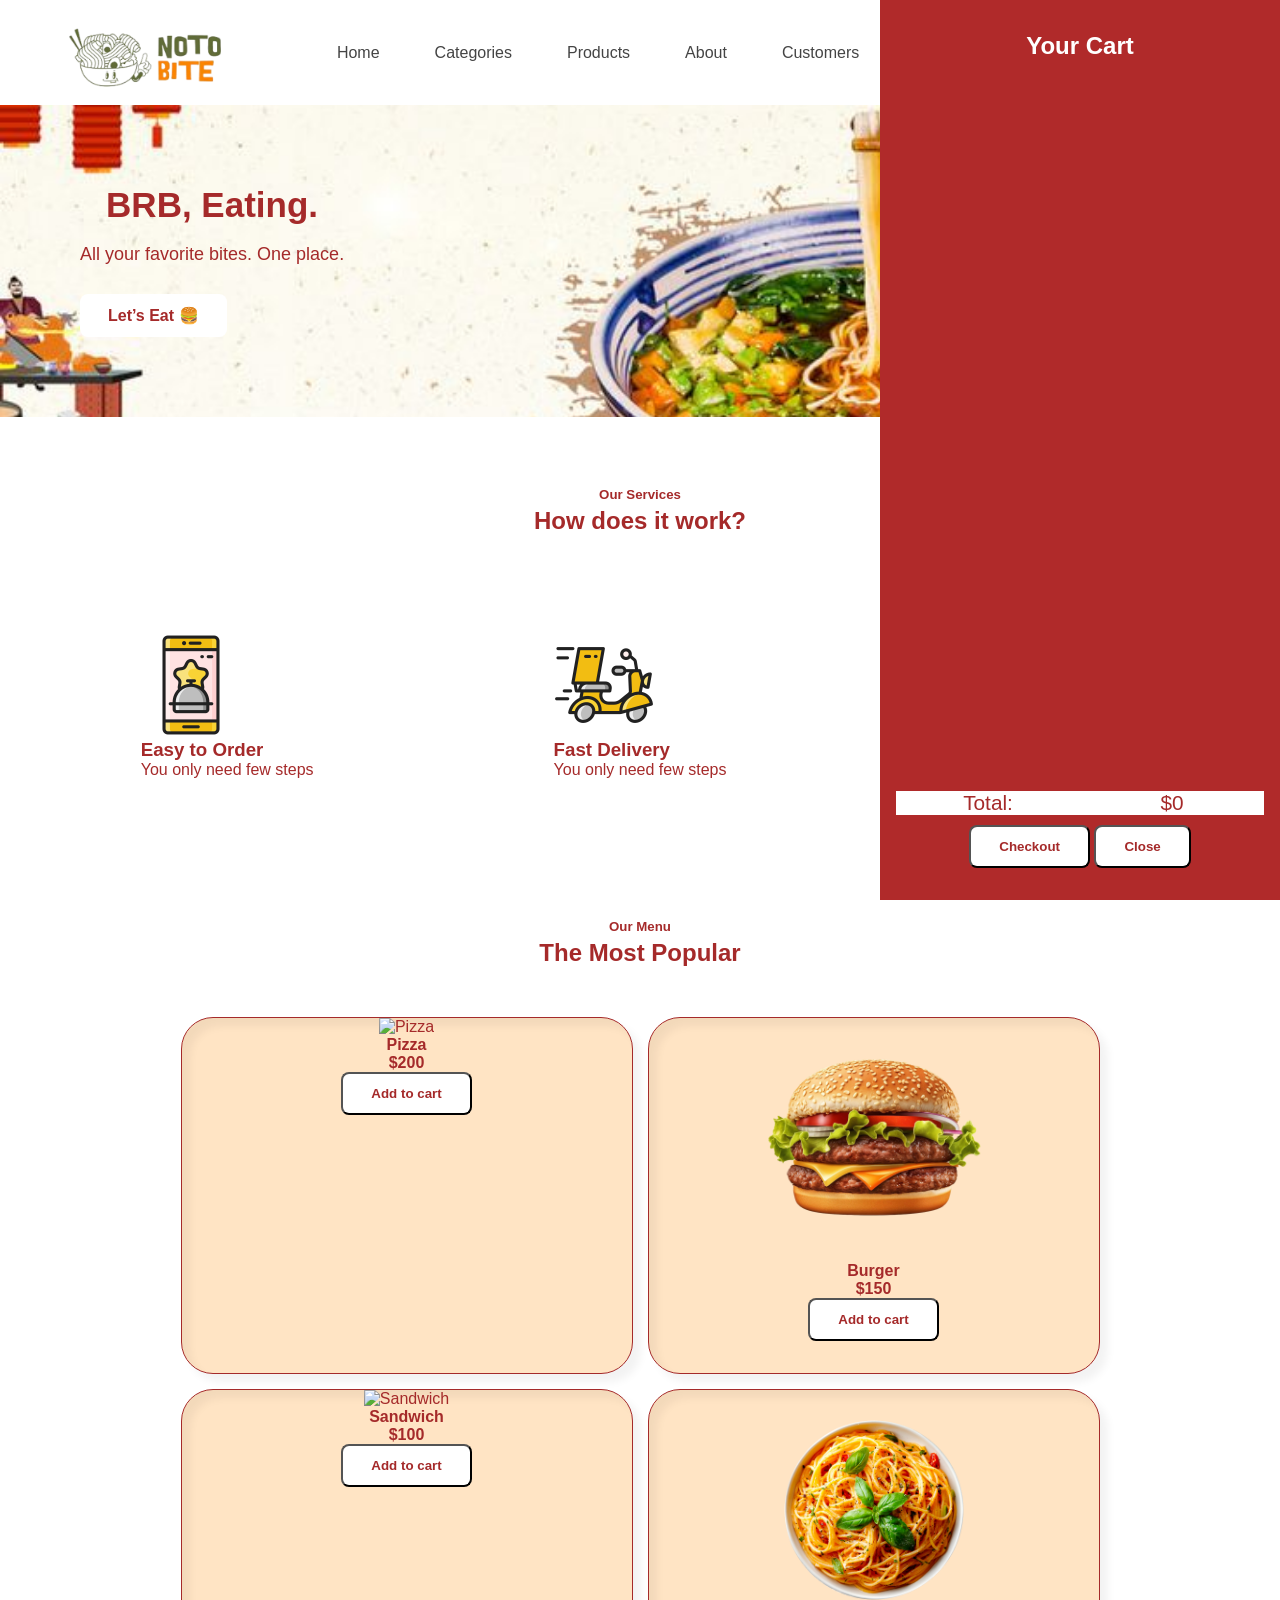
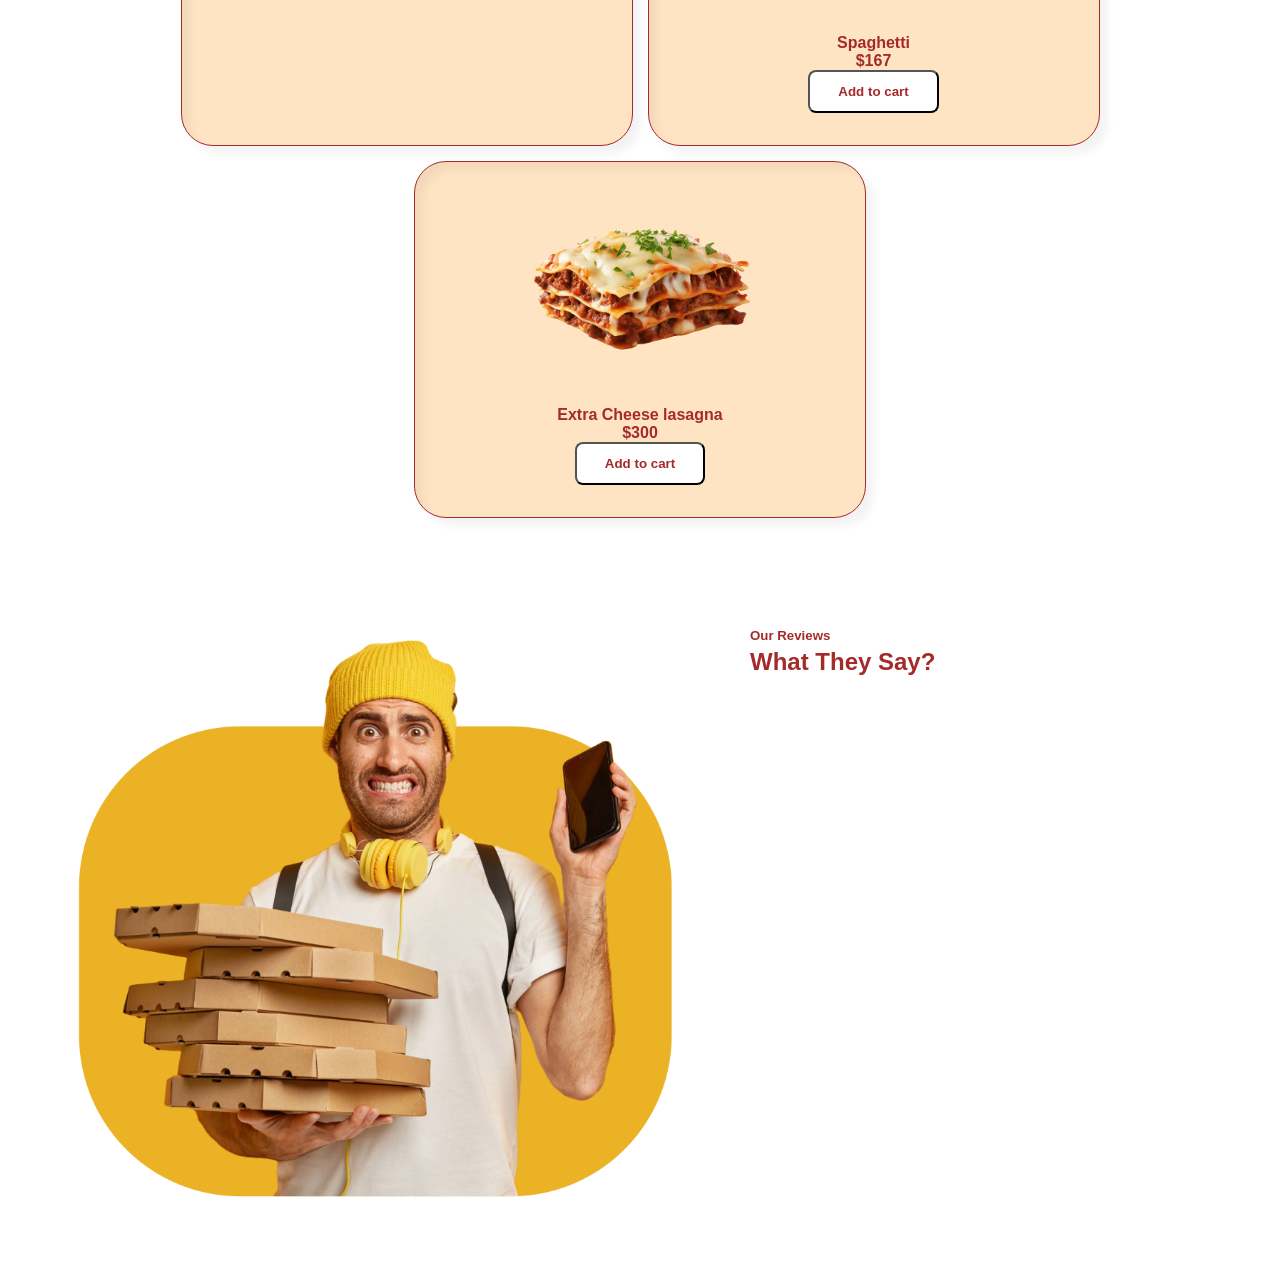
==== index.html @ f88fdd24 "2nd done" ====
<!DOCTYPE html>
<html lang="en">

<head>
  <meta charset="UTF-8">
  <title>Delicacy</title>
  <link rel="stylesheet" href="https://cdn.jsdelivr.net/npm/swiper@11/swiper-bundle.min.css" />
  <link rel="stylesheet" href="/styles/style.css">
  <script defer src="js/main.js"></script>
</head>

<body>
  <header class="nav">
    <div class="nav__container">
      <div class="nav__logo"> <img src="image/noto.png" alt="BlinkIt" class="nav__logo-img"> </div>
      <nav class="nav__menu"> <a class="nav__link nav__link--active" href="#">Home</a> <a class="nav__link"
          href="#">Categories</a> <a class="nav__link" href="#">Products</a> <a class="nav__link" href="#">About</a> <a
          class="nav__link" href="#">Customers</a> </nav>
      <div class="nav__profile"> <img src="image/images.png" class="nav__avatar"> <span
          class="nav__username">Sudikshya</span>
        <div class="nav__cart"> <svg xmlns="http://www.w3.org/2000/svg" width="24" height="24" viewBox="0 0 24 24">
            <path fill="currentColor"
              d="M17 18c-1.11 0-2 .89-2 2a2 2 0 0 0 2 2a2 2 0 0 0 2-2a2 2 0 0 0-2-2M1 2v2h2l3.6 7.59l-1.36 2.45c-.15.28-.24.61-.24.96a2 2 0 0 0 2 2h12v-2H7.42a.25.25 0 0 1-.25-.25q0-.075.03-.12L8.1 13h7.45c.75 0 1.41-.42 1.75-1.03l3.58-6.47c.07-.16.12-.33.12-.5a1 1 0 0 0-1-1H5.21l-.94-2M7 18c-1.11 0-2 .89-2 2a2 2 0 0 0 2 2a2 2 0 0 0 2-2a2 2 0 0 0-2-2" />
          </svg> </div>
      </div>
    </div>
  </header>
  <section class="food">
    <div class="food__container">
      <div class="food__content">
        <h1 class="food__title">BRB, Eating.</h1>
        <p class="food__text"> All your favorite bites. One place. </p>
        <a href="shop.html" class="food__btn">Let’s Eat 🍔</a>
      </div>
    </div>
  </section>
  <section>
    <div class="p-top">
      <div class="text-center">
        <h5>Our Services</h5>
        <h2>How does it work? </h2>
      </div>
      <div class="cards">
        <div class="service-card">
          <div class="images-container">
            <img src="image/easy-to-order (1).png">
            <h3>Easy to Order</h3>
            <p>You only need few steps</p>
          </div>
        </div>
        <div class="service-card">
          <div class="images-container">
            <img src="image/fast-delivery.png">
            <h3>Fast Delivery</h3>
            <p>You only need few steps</p>
          </div>
        </div>
        <div class="service-card">
          <div class="images-container">
            <img src="image/best-quality.png">
            <h3>Best Quality</h3>
            <p>You only need few steps</p>
          </div>
        </div>
      </div>
  </section>
  <section>
    <div class="wrapper p-top">
      <div class="text-center">
        <h5>Our Menu</h5>
        <h2>The Most Popular</h2>
      </div>
      <div class="card-list text-center">
        <!-- <div class="order-card">
          <div class="card-image">
            <img src="image/burger.png">
          </div>
          <h4>Double Chicken Burger</h4>
          <h4 class="price">$200</h4>
          <button class="btn add-to-cart" 
            data-image="image/burger.png"> Add to cart </button>
        </div>
        <div class="order-card">
          <div class="card-image"> <img src="image/pizza.png">
          </div>
          <h4>Pizza</h4>
          <h4 class="price">$150</h4>
          <button class="btn add-to-cart"  data-image="image/pizza.png"> Add to cart</button>
        </div> -->
      </div>
      <!-- <div class="card-list text-center ">
         <div class="order-card"> 
          <div class="card-image"> 
            <img src="image/burger.png">
           </div> 
           <h4>Double Chicken Burger</h4>
            <h4 class="price">$200</h4> 
            <a href="#" class="btn">Add to cart</a> 
          </div>
           <div class="order-card"> 
            <div class="card-image"> 
              <img src="image/Chicken-Roll.png">
             </div> <h4>Double Chicken Roll</h4>
              <h4 class="price">$200</h4> 
              <a href="#" class="btn">Add to cart</a> 
            </div> 
            <div class="order-card"> 
              <div class="card-image"> 
                <img src="image/lasagna.png"> 
              </div> 
              <h4>Extra Cheese lasagna</h4> 
              <h4 class="price">$200</h4>
               <a href="#" class="btn">Add to cart</a> 
              </div>
               <div class="order-card"> 
                <div class="card-image"> 
                  <img src="image/pizza.png">
                 </div> 
                 <h4>Pizza</h4>
                  <h4 class="price">$200</h4> 
                  <a href="#" class="btn">Add to cart</a>
                 </div> 
                 <div class="order-card">
                   <div class="card-image">
                     <img src="image/sandwich.png">
                     </div> <h4>Sandwich</h4>
                      <h4 class="price">$200</h4> 
                      <a href="#" class="btn">Add to cart</a>
                     </div> 
                     <div class="order-card"> 
                      <div class="card-image"> 
                        <img src="image/spaghetti.png"> 
                      </div> <h4>Spaghetti</h4> 
                      <h4 class="price">$200</h4> 
                      <a href="#" class="btn">Add to cart</a> 
                    </div> -->
    </div>
    <div class="cart-tab">
  <h2>Your Cart</h2>

  <div class="cart-list"></div>

  <div class="total-container">
    <h4>Total:</h4>
    <h4 class="cart-total">$0.00</h4>
  </div>

  <div class="btn-container">
  <button  type="button" class= "btn"> Checkout</button>
    <button  type="button" class= "btn close-btn">Close </button>
  </div>
</div>


    <!-- </div>
    <div class="total">
      <div class="total-container">
        <h4>Total:</h4>
        <h4 class="cart-total">$0.00</h4>
      </div>
      <div class="btn-container">
        <a href="#" class="btn close-btn">Close</a>
        <a href="#" class="btn">Checkout</a>
      </div> -->
    </div>
    </div>
    </div>
  </section>
  <section>
    <div class="review">
      <div class="images-container">
        <img src="image/delivery-boy-with-phone.png" class="img-meme">
      </div>
      <div class="content">
        <h5> Our Reviews </h5>
        <h2> What They Say? </h2>
      </div>
    </div>
  </section>
  <script src="https://cdn.jsdelivr.net/npm/swiper@11/swiper-bundle.min.js"></script>
</body>

</html>
---- styles/style.css ----
@import url('https://fonts.googleapis.com/css2?family=Poppins:ital,wght@0,100;0,200;0,300;0,400;0,500;0,600;0,700;0,800;0,900;1,100;1,200;1,300;1,400;1,500;1,600;1,700;1,800;1,900&display=swap');

* {
  margin: 0;
  padding: 0;
  box-sizing: border-box;
  font-family: Arial, sans-serif;
}

.nav {
  box-shadow: 0 3px 10px rgba(0, 0, 0, .08);
}

.nav__container {
  max-width: 1200px;
  margin: auto;
  padding: 15px 25px;
  display: flex;
  align-items: center;
  justify-content: space-between;
}

.nav__logo {
  display: flex;
  align-items: center;
  gap: 8px;
  margin-top: 5px;
  width: 70px;
}

.nav__logo-img {
  margin-top: 5px;
  width: 160px;
}

.nav__logo-text {
  font-size: 20px;
  font-weight: 600;
  display: flex;
}

.nav__menu {
  display: flex;
  gap: 25px;
}

.nav__link {
  text-decoration: none;
  color: #444;
  padding: 6px 15px;
  border-radius: 20px;
  transition: .3s;
}

.nav__link:hover {
  color: brown;
}

.nav__link--active {
  /* background: #2fb62f; */
  color: #444;
}

.nav__profile {
  display: flex;
  align-items: center;
  gap: 10px;
}

.nav__avatar {
  width: 36px;
  height: 36px;
  border-radius: 50%;
  object-fit: cover;
}

.nav__username {
  font-weight: 500;
}

.food {
  background-image: url("./../image/food1.png");
  padding: 40px 0;
  background-size: cover;
  background-position: center;
  border-radius: 0pxxs;
}

.food__container {
  max-width: 1200px;
  margin: auto;
  padding: 40px;
  border-radius: 20px;
  /* background: linear-gradient(to right, #2f7d32, #9ccc65); */
  display: flex;
  align-items: center;
  justify-content: space-between;
}

.food__content {
  color: white;
  max-width: 50%;
}

.food__title {
  display: flex;
  justify-content: center;
  font-size: 35px;
  margin-bottom: 15px;
  color: brown;
}

.food__text {
  font-size: 18px;
  line-height: 1.6;
  margin-bottom: 25px;
  color: brown;
}

.food__btn {
  display: inline-block;
  background: white;
  color: brown;
  padding: 12px 28px;
  border-radius: 8px;
  text-decoration: none;
  font-weight: 600;
  transition: .3s;
}

.food__btn:hover {
  transform: translateY(-2px);
}

.food__image img {
  width: 450px;
}

.p-top {
  padding-top: 70px;
}

.text-center {
  text-align: center;
  color: brown;
}

.text-center h5 {
  padding-bottom: 5px;
  color: brown;
}

.text-center h2 {
  padding-bottom: 50px;
}

.cards {
  display: flex;
  justify-content: center;
  align-items: center;
  flex-direction: row;
  gap: 240px;
  padding-top: 50px;
  padding-bottom: 70px;
}

.service-card {
  color: brown;
}

.order-card {
  /* flex:1; flex-basis:300px; */
  background: bisque;
  padding: 0 1rem 2rem 1rem;
  border: .1rem solid brown;
  border-radius: 2rem;
  box-shadow: rgba(0, 0, 0, .05) 8px 8px 8px, rgba(0, 0, 0, .05) 8px 8px 8px inset;
  transition: all .5s ease-in-out;
  width: 452px;
}

.order-card img {
  width: 240px;
}

.cart-tab {
  background: brown;
  color: white;
  position: fixed;
  inset: 0 0 0 auto;
  width: 25rem;
  padding-block: 2rem;
  display: flex;
  flex-direction: column;
  justify-content: space-between;
  align-items: center;
}

.cart-list {}

.total-container {
  background: white;
  color: brown;
  width: 100%;
  text-align: center;
  display: flex;
  margin-bottom: 10px;
}

.total-container h4 {
  width: 100%;
  display: inline-block;
  font-size: 1.3rem;
  font-weight: 400;
}

.card-list {
  display: flex;
  gap: 15px;
  flex-wrap: wrap;
  justify-content: center;
}

.btn {
  display: inline-block;
  background: white;
  color: brown;
  padding: 12px 28px;
  border-radius: 8px;
  text-decoration: none;
  font-weight: 600;
  transition: .3s;
}

.review {
  display: flex;
  padding-top: 40px;
}

.images-container {
  width: fit-content
}

.img-meme {
  width: 750px;
  display: flex;
  justify-content: center;
  padding: 70px;
}

.content h5 {
  padding-bottom: 5px;
  color: brown;
  display: flex;
  padding-top: 70px;
}

.content h2 {
  padding-bottom: 5px;
  color: brown;
  display: flex;
}

.mySwiper {
  width: 100%;
  overflow: hidden;
}

.swiper-slide {
  background: #ddd;
  height: 200px;
  display: flex;
  align-items: center;
  justify-content: center;
  font-size: 30px;
}

.cart-tab {
  background: brown;
  color: white;
  position: fixed;
  top: 0;
  right: -400px;
  width: 25rem;
  height: 100vh;
  padding: 2rem 1rem;
  display: flex;
  flex-direction: column;
  justify-content: space-between;
  transition: .3s ease;
  z-index: 1000;
}

.cart-tab.active {
  right: 0;
  display:none;
}

.cart-list {
  flex: 1;
  overflow-y: auto;
  margin-top: 20px;
}

.cart-item {
  background: white;
  color: brown;
  display: flex;
  align-items: center;
  justify-content: space-between;
  padding: 10px;
  margin-bottom: 10px;
  border-radius: 8px;
}

.cart-item img {
  width: 50px;
}

.cart-info {
  flex: 1;
  margin-left: 10px;
}

.cart-tab {
  position: fixed;     
  top: 0;
  right: 0;
  width: 400px;       
  height: 100vh;       
  background: #b02a2a; 
  display: flex;
  flex-direction: column;
  overflow: scroll;
}

.cart-list {
  flex: 1;             
  overflow-y: auto;  
  padding: 20px;
}

.quantity {
  display: flex;
  align-items: center;
  gap: 8px;
}

.quantity button {
  width: 25px;
  height: 25px;
  border: none;
  border-radius: 50%;
  background: brown;
  color: white;
  cursor: pointer;
}
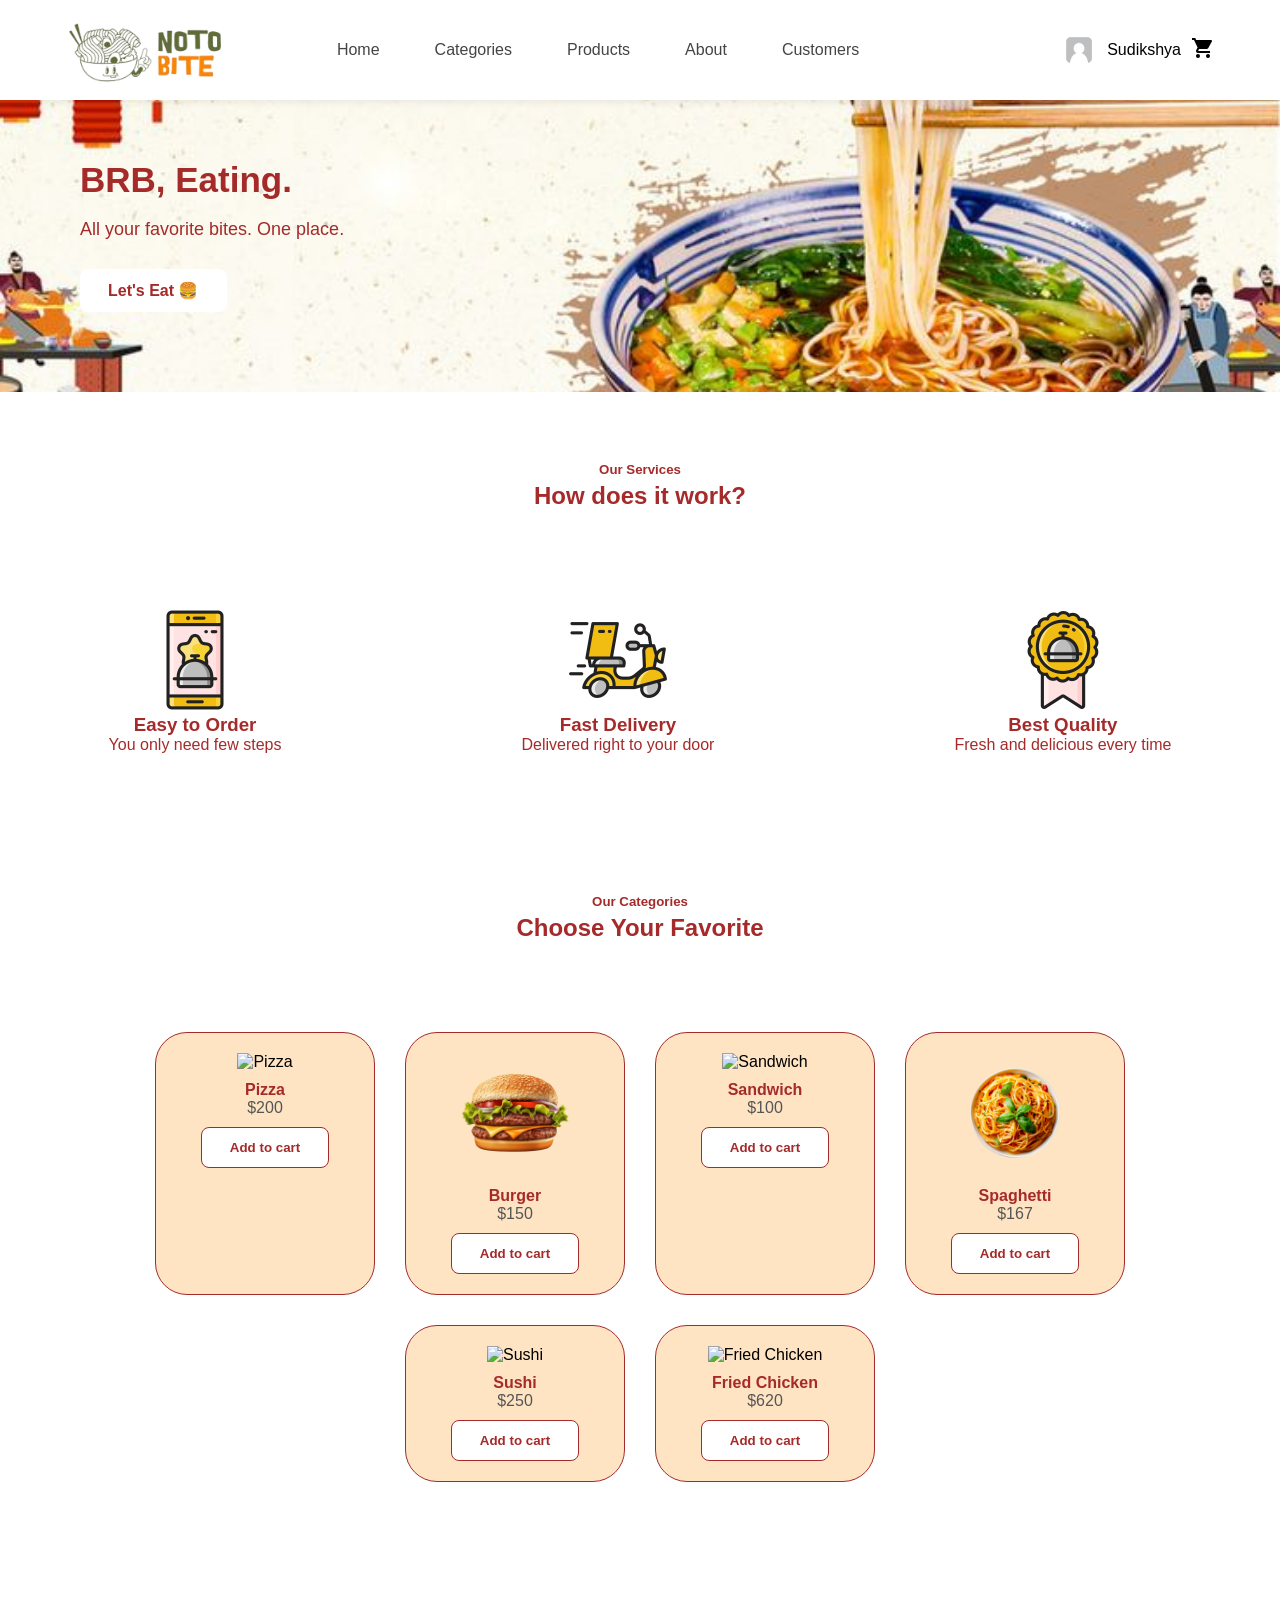
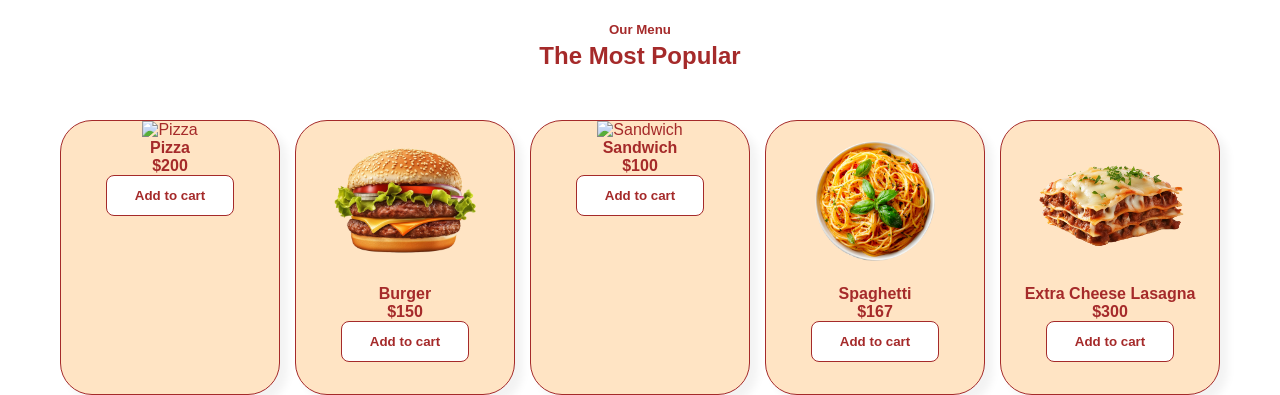
==== commit 04571776: "4th done" ====
--- a/index.html
+++ b/index.html
@@ -5,7 +5,7 @@
   <meta charset="UTF-8">
   <title>Delicacy</title>
   <link rel="stylesheet" href="https://cdn.jsdelivr.net/npm/swiper@11/swiper-bundle.min.css" />
-  <link rel="stylesheet" href="/styles/style.css">
+  <link rel="stylesheet" href="styles/style.css">
   <script defer src="js/main.js"></script>
 </head>
 
@@ -13,32 +13,41 @@
   <header class="nav">
     <div class="nav__container">
       <div class="nav__logo"> <img src="image/noto.png" alt="BlinkIt" class="nav__logo-img"> </div>
-      <nav class="nav__menu"> <a class="nav__link nav__link--active" href="#">Home</a> <a class="nav__link"
-          href="#">Categories</a> <a class="nav__link" href="#">Products</a> <a class="nav__link" href="#">About</a> <a
-          class="nav__link" href="#">Customers</a> </nav>
-      <div class="nav__profile"> <img src="image/images.png" class="nav__avatar"> <span
-          class="nav__username">Sudikshya</span>
-        <div class="nav__cart"> <svg xmlns="http://www.w3.org/2000/svg" width="24" height="24" viewBox="0 0 24 24">
+      <nav class="nav__menu">
+        <a class="nav__link nav__link--active" href="#">Home</a>
+        <a class="nav__link" href="#">Categories</a>
+        <a class="nav__link" href="#">Products</a>
+        <a class="nav__link" href="#">About</a>
+        <a class="nav__link" href="#">Customers</a>
+      </nav>
+      <div class="nav__profile">
+        <img src="image/images.png" class="nav__avatar">
+        <span class="nav__username">Sudikshya</span>
+        <div class="nav__cart">
+          <svg xmlns="http://www.w3.org/2000/svg" width="24" height="24" viewBox="0 0 24 24">
             <path fill="currentColor"
               d="M17 18c-1.11 0-2 .89-2 2a2 2 0 0 0 2 2a2 2 0 0 0 2-2a2 2 0 0 0-2-2M1 2v2h2l3.6 7.59l-1.36 2.45c-.15.28-.24.61-.24.96a2 2 0 0 0 2 2h12v-2H7.42a.25.25 0 0 1-.25-.25q0-.075.03-.12L8.1 13h7.45c.75 0 1.41-.42 1.75-1.03l3.58-6.47c.07-.16.12-.33.12-.5a1 1 0 0 0-1-1H5.21l-.94-2M7 18c-1.11 0-2 .89-2 2a2 2 0 0 0 2 2a2 2 0 0 0 2-2a2 2 0 0 0-2-2" />
-          </svg> </div>
+          </svg>
+        </div>
       </div>
     </div>
   </header>
+
   <section class="food">
     <div class="food__container">
       <div class="food__content">
         <h1 class="food__title">BRB, Eating.</h1>
-        <p class="food__text"> All your favorite bites. One place. </p>
-        <a href="shop.html" class="food__btn">Let’s Eat 🍔</a>
+        <p class="food__text">All your favorite bites. One place.</p>
+        <a href="shop.html" class="food__btn">Let's Eat 🍔</a>
       </div>
     </div>
   </section>
+
   <section>
     <div class="p-top">
       <div class="text-center">
         <h5>Our Services</h5>
-        <h2>How does it work? </h2>
+        <h2>How does it work?</h2>
       </div>
       <div class="cards">
         <div class="service-card">
@@ -52,131 +61,108 @@
           <div class="images-container">
             <img src="image/fast-delivery.png">
             <h3>Fast Delivery</h3>
-            <p>You only need few steps</p>
+            <p>Delivered right to your door</p>
           </div>
         </div>
         <div class="service-card">
           <div class="images-container">
             <img src="image/best-quality.png">
             <h3>Best Quality</h3>
-            <p>You only need few steps</p>
+            <p>Fresh and delicious every time</p>
           </div>
         </div>
       </div>
+    </div>
   </section>
+
+  <section class="categories" id="categories">
+    <div class="categories__container">
+      <div class="text-center">
+        <h5>Our Categories</h5>
+        <h2>Choose Your Favorite</h2>
+      </div>
+
+      <div class="categories__list">
+
+        <div class="categories__card">
+          <div class="categories__image"><img src="image/pizza.png" alt="Pizza"></div>
+          <h4 class="categories__title">Pizza</h4>
+          <p class="categories__price">$200</p>
+          <button class="btn add-to-cart" data-name="Pizza" data-price="200" data-image="image/pizza.png">Add to
+            cart</button>
+        </div>
+
+        <div class="categories__card">
+          <div class="categories__image"><img src="image/burger.png" alt="Burger"></div>
+          <h4 class="categories__title">Burger</h4>
+          <p class="categories__price">$150</p>
+          <button class="btn add-to-cart" data-name="Burger" data-price="150" data-image="image/burger.png">Add to
+            cart</button>
+        </div>
+
+        <div class="categories__card">
+          <div class="categories__image"><img src="image/sandwich.png" alt="Sandwich"></div>
+          <h4 class="categories__title">Sandwich</h4>
+          <p class="categories__price">$100</p>
+          <button class="btn add-to-cart" data-name="Sandwich" data-price="100" data-image="image/sandwich.png">Add to
+            cart</button>
+        </div>
+
+        <div class="categories__card">
+          <div class="categories__image"><img src="image/spaghetti.png" alt="Spaghetti"></div>
+          <h4 class="categories__title">Spaghetti</h4>
+          <p class="categories__price">$167</p>
+          <button class="btn add-to-cart" data-name="Spaghetti" data-price="167" data-image="image/spaghetti.png">Add to
+            cart</button>
+        </div>
+
+        <div class="categories__card">
+          <div class="categories__image"><img src="image/sushi.png" alt="Sushi"></div>
+          <h4 class="categories__title">Sushi</h4>
+          <p class="categories__price">$250</p>
+          <button class="btn add-to-cart" data-name="Sushi" data-price="250" data-image="image/sushi.png">Add to
+            cart</button>
+        </div>
+
+       
+         <div class="categories__card">
+          <div class="categories__image"><img src="image/chicken.png" alt="Fried Chicken"></div>
+          <h4 class="categories__title">Fried Chicken</h4>
+          <p class="categories__price">$620</p>
+          <button class="btn add-to-cart" data-name="Fried Chicken" data-price="620" data-image="image/chicken.png">Add to
+            cart</button>
+        </div>
+
+
+
+      </div>
+    </div>
+  </section>
+
   <section>
     <div class="wrapper p-top">
       <div class="text-center">
         <h5>Our Menu</h5>
         <h2>The Most Popular</h2>
       </div>
-      <div class="card-list text-center">
-        <!-- <div class="order-card">
-          <div class="card-image">
-            <img src="image/burger.png">
-          </div>
-          <h4>Double Chicken Burger</h4>
-          <h4 class="price">$200</h4>
-          <button class="btn add-to-cart" 
-            data-image="image/burger.png"> Add to cart </button>
+      <div class="card-list text-center"></div>
+
+      <div class="cart-tab">
+        <h2>Your Cart</h2>
+        <div class="cart-list"></div>
+        <div class="total-container">
+          <h4>Total:</h4>
+          <h4 class="cart-total">$0.00</h4>
         </div>
-        <div class="order-card">
-          <div class="card-image"> <img src="image/pizza.png">
-          </div>
-          <h4>Pizza</h4>
-          <h4 class="price">$150</h4>
-          <button class="btn add-to-cart"  data-image="image/pizza.png"> Add to cart</button>
-        </div> -->
+        <div class="btn-container">
+          <button type="button" class="btn">Checkout</button>
+          <button type="button" class="btn close-btn">Close</button>
+        </div>
       </div>
-      <!-- <div class="card-list text-center ">
-         <div class="order-card"> 
-          <div class="card-image"> 
-            <img src="image/burger.png">
-           </div> 
-           <h4>Double Chicken Burger</h4>
-            <h4 class="price">$200</h4> 
-            <a href="#" class="btn">Add to cart</a> 
-          </div>
-           <div class="order-card"> 
-            <div class="card-image"> 
-              <img src="image/Chicken-Roll.png">
-             </div> <h4>Double Chicken Roll</h4>
-              <h4 class="price">$200</h4> 
-              <a href="#" class="btn">Add to cart</a> 
-            </div> 
-            <div class="order-card"> 
-              <div class="card-image"> 
-                <img src="image/lasagna.png"> 
-              </div> 
-              <h4>Extra Cheese lasagna</h4> 
-              <h4 class="price">$200</h4>
-               <a href="#" class="btn">Add to cart</a> 
-              </div>
-               <div class="order-card"> 
-                <div class="card-image"> 
-                  <img src="image/pizza.png">
-                 </div> 
-                 <h4>Pizza</h4>
-                  <h4 class="price">$200</h4> 
-                  <a href="#" class="btn">Add to cart</a>
-                 </div> 
-                 <div class="order-card">
-                   <div class="card-image">
-                     <img src="image/sandwich.png">
-                     </div> <h4>Sandwich</h4>
-                      <h4 class="price">$200</h4> 
-                      <a href="#" class="btn">Add to cart</a>
-                     </div> 
-                     <div class="order-card"> 
-                      <div class="card-image"> 
-                        <img src="image/spaghetti.png"> 
-                      </div> <h4>Spaghetti</h4> 
-                      <h4 class="price">$200</h4> 
-                      <a href="#" class="btn">Add to cart</a> 
-                    </div> -->
-    </div>
-    <div class="cart-tab">
-  <h2>Your Cart</h2>
 
-  <div class="cart-list"></div>
-
-  <div class="total-container">
-    <h4>Total:</h4>
-    <h4 class="cart-total">$0.00</h4>
-  </div>
-
-  <div class="btn-container">
-  <button  type="button" class= "btn"> Checkout</button>
-    <button  type="button" class= "btn close-btn">Close </button>
-  </div>
-</div>
-
-
-    <!-- </div>
-    <div class="total">
-      <div class="total-container">
-        <h4>Total:</h4>
-        <h4 class="cart-total">$0.00</h4>
-      </div>
-      <div class="btn-container">
-        <a href="#" class="btn close-btn">Close</a>
-        <a href="#" class="btn">Checkout</a>
-      </div> -->
-    </div>
-    </div>
     </div>
   </section>
-  <section>
-    <div class="review">
-      <div class="images-container">
-        <img src="image/delivery-boy-with-phone.png" class="img-meme">
-      </div>
-      <div class="content">
-        <h5> Our Reviews </h5>
-        <h2> What They Say? </h2>
-      </div>
-    </div>
-  </section>
+
   <script src="https://cdn.jsdelivr.net/npm/swiper@11/swiper-bundle.min.js"></script>
 </body>
 
--- a/styles/style.css
+++ b/styles/style.css
@@ -1,4 +1,4 @@
-@import url('https://fonts.googleapis.com/css2?family=Poppins:ital,wght@0,100;0,200;0,300;0,400;0,500;0,600;0,700;0,800;0,900;1,100;1,200;1,300;1,400;1,500;1,600;1,700;1,800;1,900&display=swap');
+@import url('https://fonts.googleapis.com/css2?family=Poppins:wght@400;500;600;700&display=swap');
 
 * {
   margin: 0;
@@ -7,8 +7,19 @@
   font-family: Arial, sans-serif;
 }
 
+
+body {
+  padding-top: 80px;
+}
+
 .nav {
-  box-shadow: 0 3px 10px rgba(0, 0, 0, .08);
+  position: fixed;
+  top: 0;
+  left: 0;
+  width: 100%;
+  background: white;
+  z-index: 1000;
+  box-shadow: 0 2px 8px rgba(0,0,0,0.08);
 }
 
 .nav__container {
@@ -24,19 +35,12 @@
   display: flex;
   align-items: center;
   gap: 8px;
-  margin-top: 5px;
   width: 70px;
 }
 
 .nav__logo-img {
   margin-top: 5px;
   width: 160px;
-}
-
-.nav__logo-text {
-  font-size: 20px;
-  font-weight: 600;
-  display: flex;
 }
 
 .nav__menu {
@@ -56,11 +60,6 @@
   color: brown;
 }
 
-.nav__link--active {
-  /* background: #2fb62f; */
-  color: #444;
-}
-
 .nav__profile {
   display: flex;
   align-items: center;
@@ -78,12 +77,12 @@
   font-weight: 500;
 }
 
+
 .food {
   background-image: url("./../image/food1.png");
   padding: 40px 0;
   background-size: cover;
   background-position: center;
-  border-radius: 0pxxs;
 }
 
 .food__container {
@@ -91,7 +90,6 @@
   margin: auto;
   padding: 40px;
   border-radius: 20px;
-  /* background: linear-gradient(to right, #2f7d32, #9ccc65); */
   display: flex;
   align-items: center;
   justify-content: space-between;
@@ -103,8 +101,6 @@
 }
 
 .food__title {
-  display: flex;
-  justify-content: center;
   font-size: 35px;
   margin-bottom: 15px;
   color: brown;
@@ -132,9 +128,6 @@
   transform: translateY(-2px);
 }
 
-.food__image img {
-  width: 450px;
-}
 
 .p-top {
   padding-top: 70px;
@@ -158,7 +151,6 @@
   display: flex;
   justify-content: center;
   align-items: center;
-  flex-direction: row;
   gap: 240px;
   padding-top: 50px;
   padding-bottom: 70px;
@@ -166,60 +158,83 @@
 
 .service-card {
   color: brown;
+  text-align: center;
+}
+
+
+.categories {
+  padding: 70px 0;
+}
+
+.categories__container {
+  max-width: 1200px;
+  margin: auto;
+}
+
+.categories__list {
+  display: flex;
+  justify-content: center;
+  gap: 30px;
+  flex-wrap: wrap;
+  margin-top: 40px;
+}
+
+.categories__card {
+  background: bisque;
+  border: .1rem solid brown;
+  border-radius: 2rem;
+  padding: 20px;
+  width: 220px;
+  text-align: center;
+  transition: .3s;
+}
+
+.categories__card:hover {
+  transform: translateY(-5px);
+  box-shadow: 0 8px 20px rgba(0,0,0,0.12);
+}
+
+.categories__image img {
+  width: 120px;
+  height: 120px;
+  object-fit: contain;
+}
+
+.categories__title {
+  margin-top: 10px;
+  color: brown;
+}
+
+.categories__price {
+  color: #555;
+  margin-bottom: 10px;
+}
+
+
+.card-list {
+  display: flex;
+  gap: 15px;
+  flex-wrap: wrap;
+  justify-content: center;
 }
 
 .order-card {
-  /* flex:1; flex-basis:300px; */
   background: bisque;
   padding: 0 1rem 2rem 1rem;
   border: .1rem solid brown;
   border-radius: 2rem;
-  box-shadow: rgba(0, 0, 0, .05) 8px 8px 8px, rgba(0, 0, 0, .05) 8px 8px 8px inset;
+  box-shadow: rgba(0,0,0,.05) 8px 8px 8px;
   transition: all .5s ease-in-out;
-  width: 452px;
+  width: 220px;
+  text-align: center;
 }
 
 .order-card img {
-  width: 240px;
-}
-
-.cart-tab {
-  background: brown;
-  color: white;
-  position: fixed;
-  inset: 0 0 0 auto;
-  width: 25rem;
-  padding-block: 2rem;
-  display: flex;
-  flex-direction: column;
-  justify-content: space-between;
-  align-items: center;
-}
-
-.cart-list {}
-
-.total-container {
-  background: white;
-  color: brown;
-  width: 100%;
-  text-align: center;
-  display: flex;
-  margin-bottom: 10px;
-}
-
-.total-container h4 {
-  width: 100%;
-  display: inline-block;
-  font-size: 1.3rem;
-  font-weight: 400;
-}
-
-.card-list {
-  display: flex;
-  gap: 15px;
-  flex-wrap: wrap;
-  justify-content: center;
-}
+  width: 160px;
+  height: 160px;
+  object-fit: contain;
+}
+
 
 .btn {
   display: inline-block;
@@ -230,49 +245,13 @@
   text-decoration: none;
   font-weight: 600;
   transition: .3s;
-}
-
-.review {
-  display: flex;
-  padding-top: 40px;
-}
-
-.images-container {
-  width: fit-content
-}
-
-.img-meme {
-  width: 750px;
-  display: flex;
-  justify-content: center;
-  padding: 70px;
-}
-
-.content h5 {
-  padding-bottom: 5px;
-  color: brown;
-  display: flex;
-  padding-top: 70px;
-}
-
-.content h2 {
-  padding-bottom: 5px;
-  color: brown;
-  display: flex;
-}
-
-.mySwiper {
-  width: 100%;
-  overflow: hidden;
-}
-
-.swiper-slide {
-  background: #ddd;
-  height: 200px;
-  display: flex;
-  align-items: center;
-  justify-content: center;
-  font-size: 30px;
+  border: 1px solid brown;
+  cursor: pointer;
+}
+
+.btn:hover {
+  background: brown;
+  color: white;
 }
 
 .cart-tab {
@@ -293,13 +272,13 @@
 
 .cart-tab.active {
   right: 0;
-  display:none;
 }
 
 .cart-list {
   flex: 1;
   overflow-y: auto;
   margin-top: 20px;
+  padding: 10px;
 }
 
 .cart-item {
@@ -315,6 +294,8 @@
 
 .cart-item img {
   width: 50px;
+  height: 50px;
+  object-fit: contain;
 }
 
 .cart-info {
@@ -322,22 +303,26 @@
   margin-left: 10px;
 }
 
-.cart-tab {
-  position: fixed;     
-  top: 0;
-  right: 0;
-  width: 400px;       
-  height: 100vh;       
-  background: #b02a2a; 
-  display: flex;
-  flex-direction: column;
-  overflow: scroll;
-}
-
-.cart-list {
-  flex: 1;             
-  overflow-y: auto;  
-  padding: 20px;
+.total-container {
+  background: white;
+  color: brown;
+  width: 100%;
+  text-align: center;
+  display: flex;
+  margin-bottom: 10px;
+  border-radius: 8px;
+  padding: 8px;
+}
+
+.total-container h4 {
+  width: 100%;
+  font-size: 1.3rem;
+  font-weight: 400;
+}
+
+.btn-container {
+  display: flex;
+  gap: 10px;
 }
 
 .quantity {
@@ -354,4 +339,5 @@
   background: brown;
   color: white;
   cursor: pointer;
+  font-size: 16px;
 }
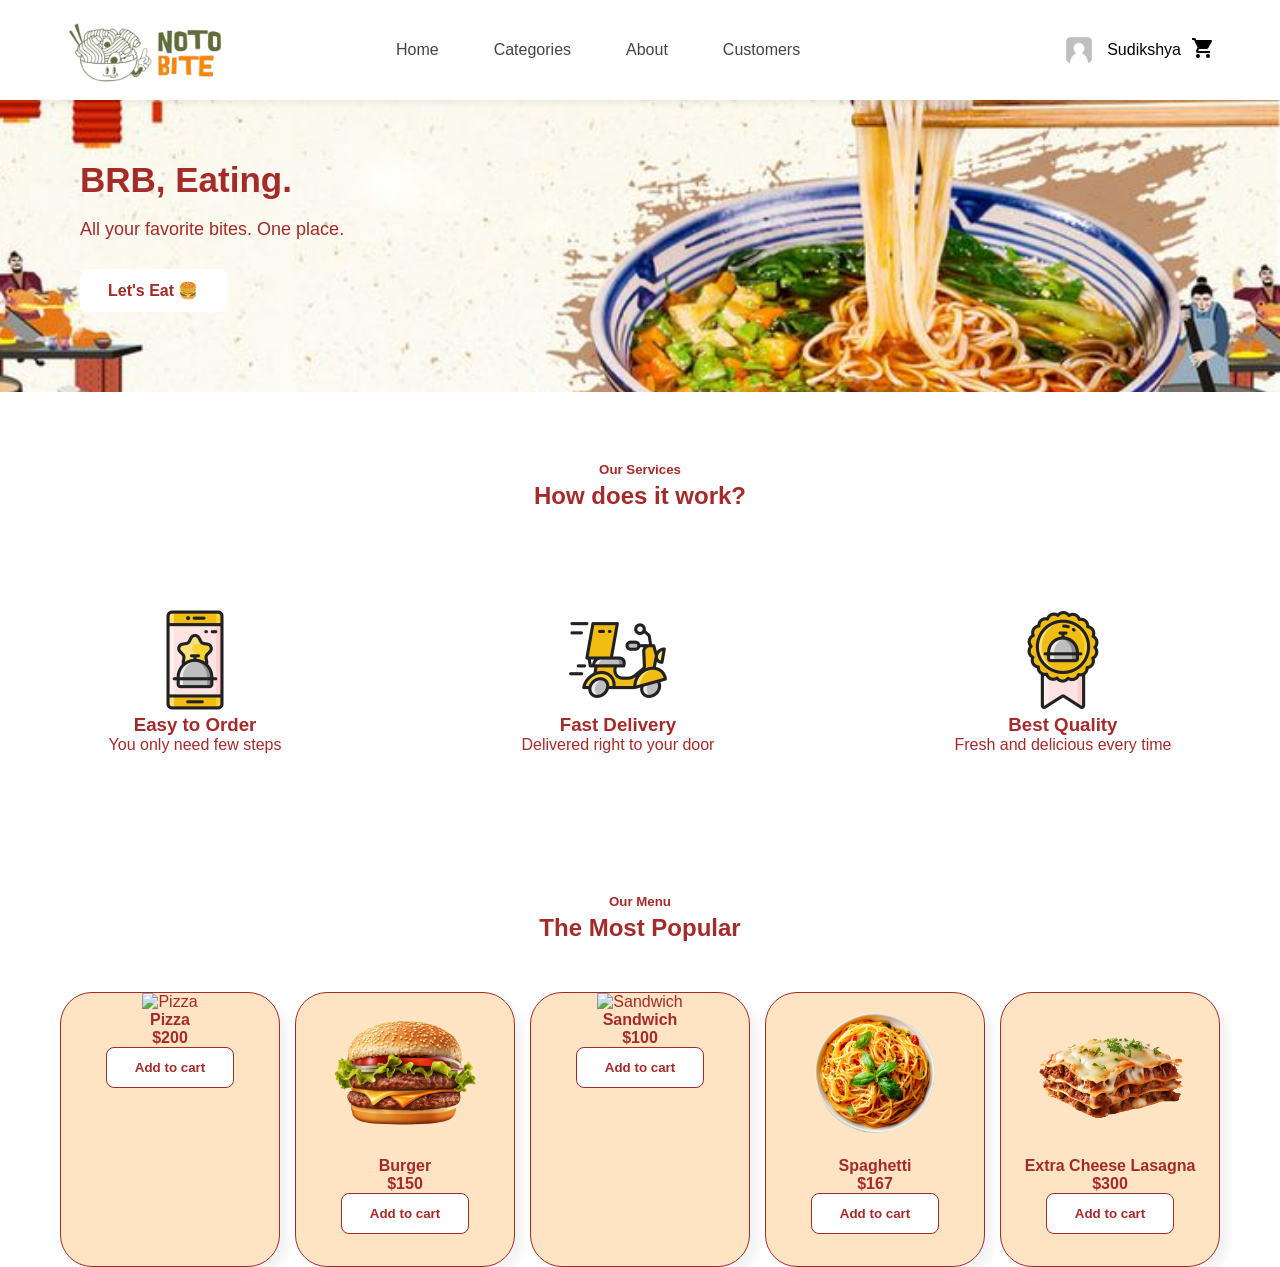
==== commit 22c200e4: "5th done" ====
--- a/index.html
+++ b/index.html
@@ -6,6 +6,7 @@
   <title>Delicacy</title>
   <link rel="stylesheet" href="https://cdn.jsdelivr.net/npm/swiper@11/swiper-bundle.min.css" />
   <link rel="stylesheet" href="styles/style.css">
+ 
   <script defer src="js/main.js"></script>
 </head>
 
@@ -15,8 +16,7 @@
       <div class="nav__logo"> <img src="image/noto.png" alt="BlinkIt" class="nav__logo-img"> </div>
       <nav class="nav__menu">
         <a class="nav__link nav__link--active" href="#">Home</a>
-        <a class="nav__link" href="#">Categories</a>
-        <a class="nav__link" href="#">Products</a>
+       <a href="categories/categories.html" class="nav__link">Categories</a>
         <a class="nav__link" href="#">About</a>
         <a class="nav__link" href="#">Customers</a>
       </nav>
@@ -75,69 +75,7 @@
     </div>
   </section>
 
-  <section class="categories" id="categories">
-    <div class="categories__container">
-      <div class="text-center">
-        <h5>Our Categories</h5>
-        <h2>Choose Your Favorite</h2>
-      </div>
-
-      <div class="categories__list">
-
-        <div class="categories__card">
-          <div class="categories__image"><img src="image/pizza.png" alt="Pizza"></div>
-          <h4 class="categories__title">Pizza</h4>
-          <p class="categories__price">$200</p>
-          <button class="btn add-to-cart" data-name="Pizza" data-price="200" data-image="image/pizza.png">Add to
-            cart</button>
-        </div>
-
-        <div class="categories__card">
-          <div class="categories__image"><img src="image/burger.png" alt="Burger"></div>
-          <h4 class="categories__title">Burger</h4>
-          <p class="categories__price">$150</p>
-          <button class="btn add-to-cart" data-name="Burger" data-price="150" data-image="image/burger.png">Add to
-            cart</button>
-        </div>
-
-        <div class="categories__card">
-          <div class="categories__image"><img src="image/sandwich.png" alt="Sandwich"></div>
-          <h4 class="categories__title">Sandwich</h4>
-          <p class="categories__price">$100</p>
-          <button class="btn add-to-cart" data-name="Sandwich" data-price="100" data-image="image/sandwich.png">Add to
-            cart</button>
-        </div>
-
-        <div class="categories__card">
-          <div class="categories__image"><img src="image/spaghetti.png" alt="Spaghetti"></div>
-          <h4 class="categories__title">Spaghetti</h4>
-          <p class="categories__price">$167</p>
-          <button class="btn add-to-cart" data-name="Spaghetti" data-price="167" data-image="image/spaghetti.png">Add to
-            cart</button>
-        </div>
-
-        <div class="categories__card">
-          <div class="categories__image"><img src="image/sushi.png" alt="Sushi"></div>
-          <h4 class="categories__title">Sushi</h4>
-          <p class="categories__price">$250</p>
-          <button class="btn add-to-cart" data-name="Sushi" data-price="250" data-image="image/sushi.png">Add to
-            cart</button>
-        </div>
-
-       
-         <div class="categories__card">
-          <div class="categories__image"><img src="image/chicken.png" alt="Fried Chicken"></div>
-          <h4 class="categories__title">Fried Chicken</h4>
-          <p class="categories__price">$620</p>
-          <button class="btn add-to-cart" data-name="Fried Chicken" data-price="620" data-image="image/chicken.png">Add to
-            cart</button>
-        </div>
-
-
-
-      </div>
-    </div>
-  </section>
+  
 
   <section>
     <div class="wrapper p-top">
--- a/styles/style.css
+++ b/styles/style.css
@@ -163,7 +163,12 @@
 
 
 .categories {
-  padding: 70px 0;
+  text-decoration: none;
+    color: #444;
+    padding: 6px 15px;
+    border-radius: 20px;
+    transition: .3s;
+ 
 }
 
 .categories__container {
@@ -206,7 +211,8 @@
 }
 
 .categories__price {
-  color: #555;
+  color: black;
+  
   margin-bottom: 10px;
 }
 
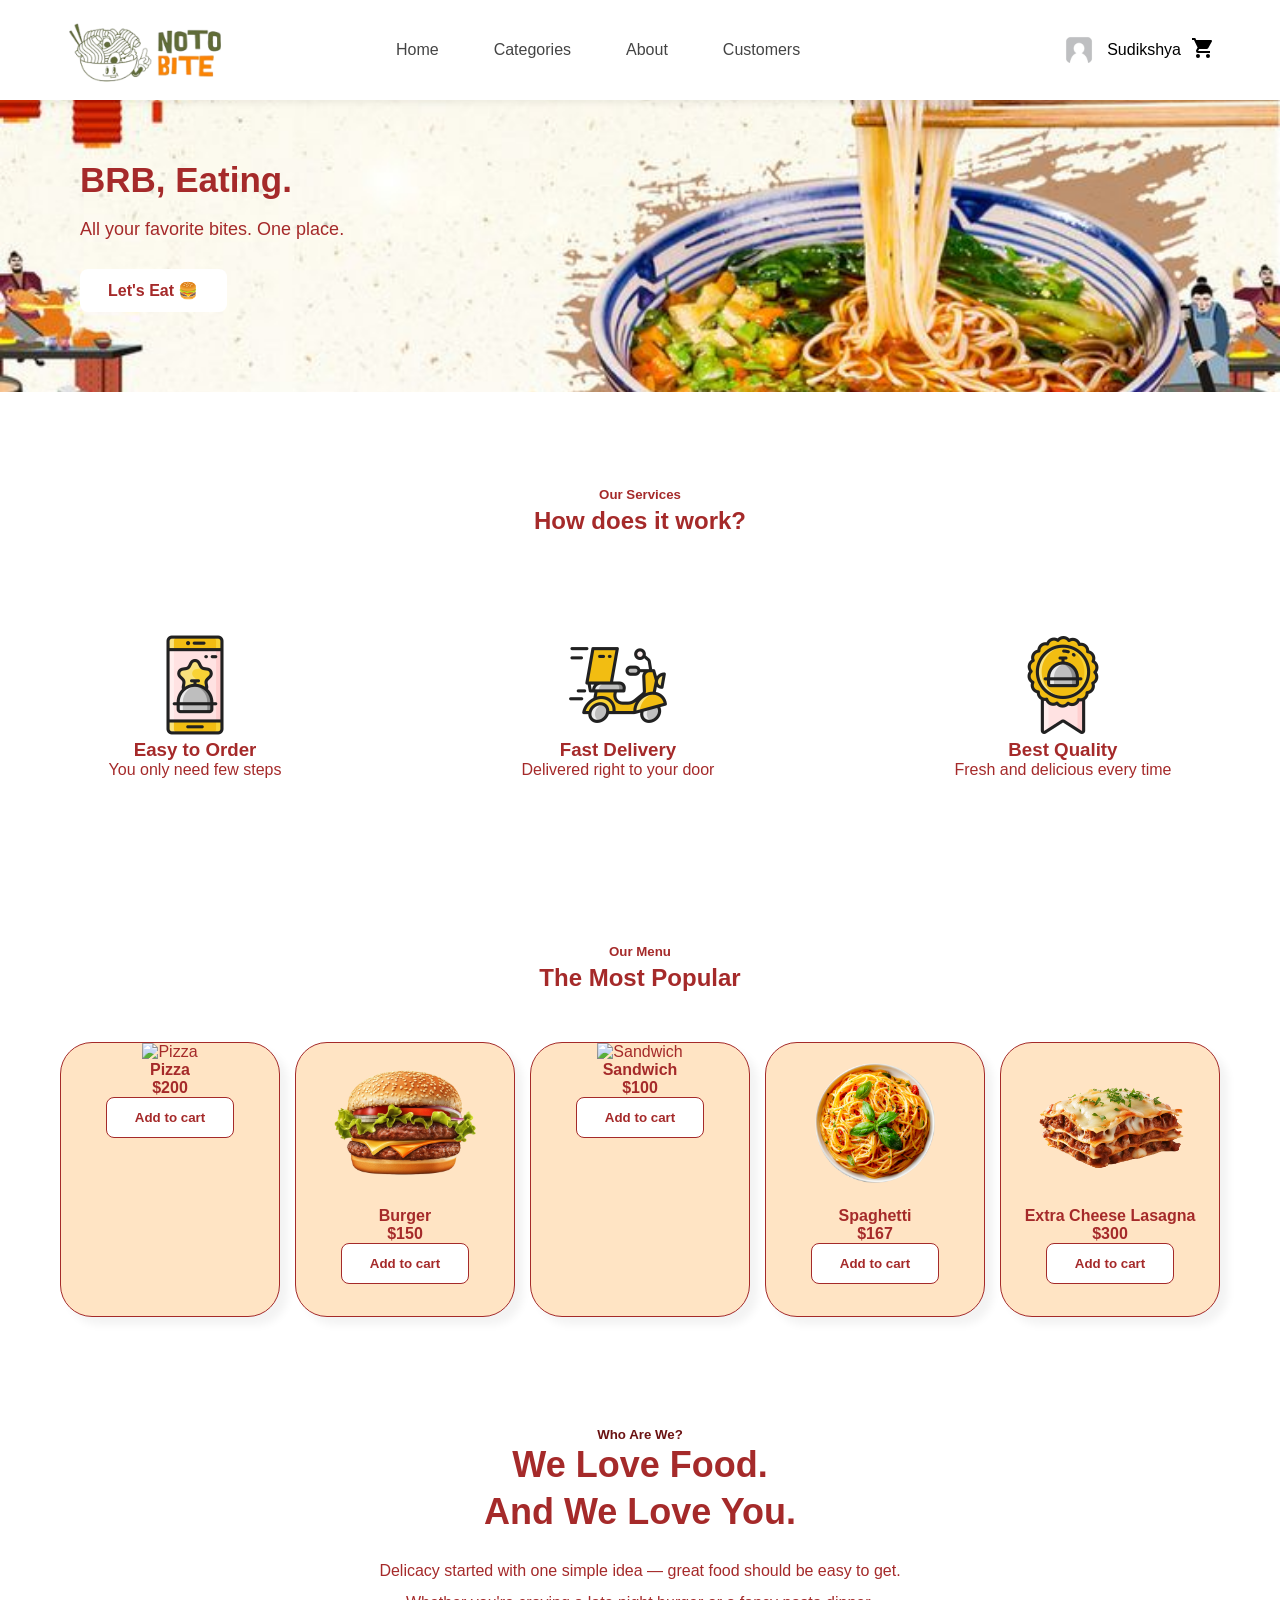
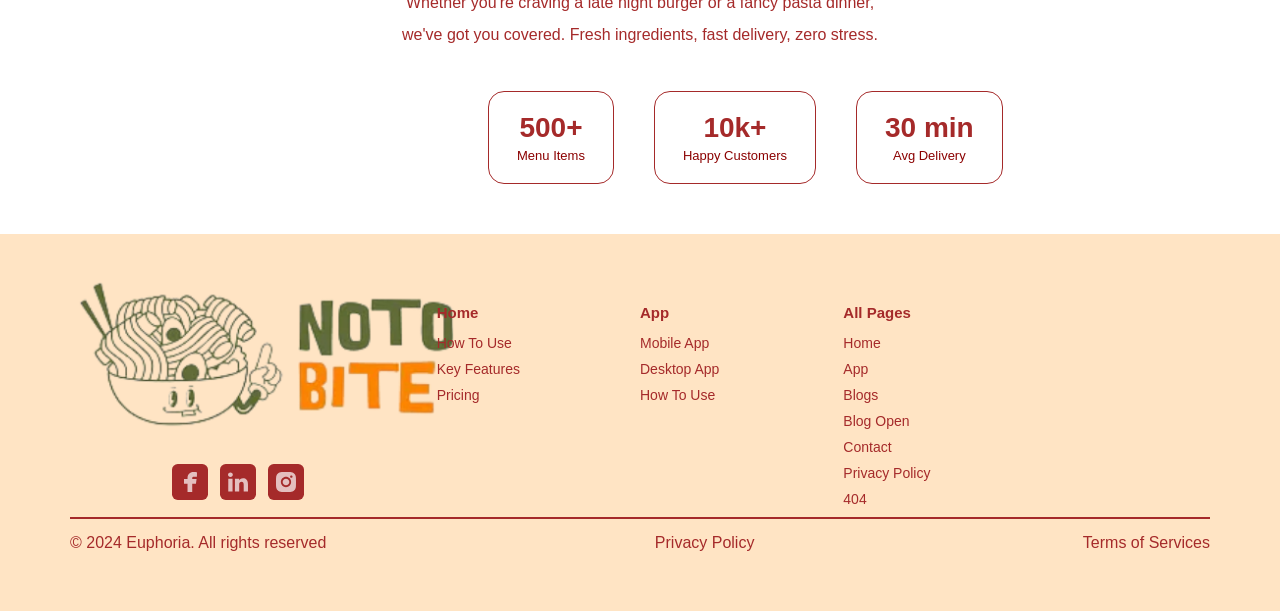
==== commit be94b4fd: "6th done" ====
--- a/index.html
+++ b/index.html
@@ -6,7 +6,7 @@
   <title>Delicacy</title>
   <link rel="stylesheet" href="https://cdn.jsdelivr.net/npm/swiper@11/swiper-bundle.min.css" />
   <link rel="stylesheet" href="styles/style.css">
- 
+
   <script defer src="js/main.js"></script>
 </head>
 
@@ -16,9 +16,10 @@
       <div class="nav__logo"> <img src="image/noto.png" alt="BlinkIt" class="nav__logo-img"> </div>
       <nav class="nav__menu">
         <a class="nav__link nav__link--active" href="#">Home</a>
-       <a href="categories/categories.html" class="nav__link">Categories</a>
-        <a class="nav__link" href="#">About</a>
-        <a class="nav__link" href="#">Customers</a>
+        <a href="categories/categories.html" class="nav__link">Categories</a>
+        <a class="nav__link" href="#about">About</a>
+
+        <a class="nav__link" href="#Customers">Customers</a>
       </nav>
       <div class="nav__profile">
         <img src="image/images.png" class="nav__avatar">
@@ -38,7 +39,7 @@
       <div class="food__content">
         <h1 class="food__title">BRB, Eating.</h1>
         <p class="food__text">All your favorite bites. One place.</p>
-        <a href="shop.html" class="food__btn">Let's Eat 🍔</a>
+        <a href="categories/categories.html" class="food__btn">Let's Eat 🍔</a>
       </div>
     </div>
   </section>
@@ -75,7 +76,7 @@
     </div>
   </section>
 
-  
+
 
   <section>
     <div class="wrapper p-top">
@@ -93,7 +94,7 @@
           <h4 class="cart-total">$0.00</h4>
         </div>
         <div class="btn-container">
-          <button type="button" class="btn">Checkout</button>
+          <button type="button" class="btn btn--checkout">Checkout</button>
           <button type="button" class="btn close-btn">Close</button>
         </div>
       </div>
@@ -102,6 +103,153 @@
   </section>
 
   <script src="https://cdn.jsdelivr.net/npm/swiper@11/swiper-bundle.min.js"></script>
+  <div class="checkout-overlay" id="checkoutOverlay"></div>
+
+  <div class="checkout" id="checkoutPopup">
+
+    <div class="checkout__form" id="checkoutForm">
+      <h2 class="checkout__title"> Checkout</h2>
+      <p class="checkout__subtitle">Fill in your details</p>
+
+      <label class="checkout__label">Your Name</label>
+      <input class="checkout__input" type="text" id="userName" placeholder="e.g. Sneha">
+
+      <label class="checkout__label">Phone Number</label>
+      <input class="checkout__input" type="text" id="userPhone" placeholder="e.g. 98********">
+
+      <label class="checkout__label">Delivery Address</label>
+      <input class="checkout__input" type="text" id="userAddress" placeholder="e.g. Bhadson road">
+
+      <label class="checkout__label">Payment Method</label>
+      <select class="checkout__input checkout__input--select" id="paymentMethod">
+        <option value="">-- Select --</option>
+        <option value="Cash on Delivery">Cash on Delivery</option>
+        <option value="UPI"> UPI</option>
+        <option value="Card"> Card</option>
+      </select>
+
+      <div class="checkout__total">
+        Total: <strong class="checkout__total-amount" id="checkoutTotal">$0.00</strong>
+      </div>
+
+      <div class="checkout__actions">
+        <button class="checkout__btn checkout__btn--place" onclick="placeOrder()">Place Order </button>
+        <button class="checkout__btn checkout__btn--cancel" onclick="closeCheckout()">Cancel</button>
+      </div>
+    </div>
+
+    <div class="checkout__success" id="successMessage" style="display:none;">
+      <div class="checkout__success-icon"></div>
+      <h2 class="checkout__title">Order Placed!</h2>
+      <p class="checkout__success-text">Thank you, <strong id="thankYouName"></strong></p>
+      <p class="checkout__success-text">Delivering to: <strong id="thankYouAddress"></strong></p>
+      <p class="checkout__success-text">Payment: <strong id="thankYouPayment"></strong></p>
+      <p class="checkout__success-text">We'll call you on: <strong id="thankYouPhone"></strong></p>
+      <button class="checkout__btn checkout__btn--place checkout__btn--full" onclick="closeCheckout()">
+        Done 🍔
+      </button>
+    </div>
+
+  </div>
+
+  <section id="about" class="about">
+    <div class="about__container">
+
+      <div class="about__text">
+        <h5 class="about__subtitle">Who Are We?</h5>
+        <h2 class="about__title">We Love Food.<br>And We Love You.</h2>
+        <p class="about__description">
+          Delicacy started with one simple idea — great food should be easy to get.<br>
+          Whether you're craving a late night burger or a fancy pasta dinner, <br>we've
+          got you covered. Fresh ingredients, fast delivery, zero stress.
+        </p>
+
+        <div class="about__stats">
+          <div class="about__stat">
+            <h3 class="about__stat-number">500+</h3>
+            <p class="about__stat-label">Menu Items</p>
+          </div>
+          <div class="about__stat">
+            <h3 class="about__stat-number">10k+</h3>
+            <p class="about__stat-label">Happy Customers</p>
+          </div>
+          <div class="about__stat">
+            <h3 class="about__stat-number">30 min</h3>
+            <p class="about__stat-label">Avg Delivery</p>
+          </div>
+        </div>
+      </div>
+
+
+
+    </div>
+  </section>
+
+
+  <section class="footer">
+    <div class="footer__container">
+
+      <div class="footer__brand">
+        <div class="footer__logo">
+          <img src="image/noto.png" alt="Euphoria" class="brand_logo">
+        </div>
+
+
+
+        <div class="footer__socials">
+          <a href="#"><img src="image/Vector.svg"></a>
+          <a href="#"><img src="image/linkedin 1.svg"></a>
+          <a href="#"><img src="image/instagram 1.svg"></a>
+
+        </div>
+      </div>
+
+      <div class="footer__column">
+        <h4>Home</h4>
+
+        <a href="#">How To Use</a>
+        <a href="#">Key Features</a>
+        <a href="#">Pricing</a>
+
+      </div>
+      <div class="footer__column">
+        <h4>App</h4>
+        <a href="#">Mobile App</a>
+        <a href="#">Desktop App</a>
+        <a href="#">How To Use</a>
+      </div>
+
+      <div class="footer__column">
+        <h4>All Pages</h4>
+        <a href="#">Home</a>
+        <a href="#">App</a>
+        <a href="#">Blogs</a>
+        <a href="#">Blog Open</a>
+        <a href="#">Contact</a>
+        <a href="#">Privacy Policy</a>
+        <a href="#">404</a>
+      </div>
+      <!-- <div class="mobile__app">
+        <img src="image/Mobile App.svg" alt="mobile" class="mobile__ap">
+</div> -->
+
+
+    </div>
+    <div class="footer-end">
+      <div class="end__line">
+        <p class="end__para">© 2024 Euphoria. All rights reserved</p>
+
+      </div>
+      <div class="end__cl">
+        <P class="end__poli">Privacy Policy</p>
+      </div>
+      <div class="end__cl">
+        <P class="end__pol">Terms of Services</p>
+      </div>
+    </div>
+  </section>
+
+
 </body>
 
 </html>
--- a/styles/style.css
+++ b/styles/style.css
@@ -19,7 +19,7 @@
   width: 100%;
   background: white;
   z-index: 1000;
-  box-shadow: 0 2px 8px rgba(0,0,0,0.08);
+  box-shadow: 0 2px 8px rgba(0, 0, 0, 0.08);
 }
 
 .nav__container {
@@ -139,6 +139,7 @@
 }
 
 .text-center h5 {
+  padding-top: 25px;
   padding-bottom: 5px;
   color: brown;
 }
@@ -164,11 +165,11 @@
 
 .categories {
   text-decoration: none;
-    color: #444;
-    padding: 6px 15px;
-    border-radius: 20px;
-    transition: .3s;
- 
+  color: #444;
+  padding: 6px 15px;
+  border-radius: 20px;
+  transition: .3s;
+
 }
 
 .categories__container {
@@ -196,7 +197,7 @@
 
 .categories__card:hover {
   transform: translateY(-5px);
-  box-shadow: 0 8px 20px rgba(0,0,0,0.12);
+  box-shadow: 0 8px 20px rgba(0, 0, 0, 0.12);
 }
 
 .categories__image img {
@@ -212,7 +213,7 @@
 
 .categories__price {
   color: black;
-  
+
   margin-bottom: 10px;
 }
 
@@ -222,6 +223,7 @@
   gap: 15px;
   flex-wrap: wrap;
   justify-content: center;
+  padding-bottom:30px
 }
 
 .order-card {
@@ -229,7 +231,7 @@
   padding: 0 1rem 2rem 1rem;
   border: .1rem solid brown;
   border-radius: 2rem;
-  box-shadow: rgba(0,0,0,.05) 8px 8px 8px;
+  box-shadow: rgba(0, 0, 0, .05) 8px 8px 8px;
   transition: all .5s ease-in-out;
   width: 220px;
   text-align: center;
@@ -346,4 +348,324 @@
   color: white;
   cursor: pointer;
   font-size: 16px;
-}+}
+
+.checkout-overlay {
+  display: none;
+  position: fixed;
+  inset: 0;
+  background: rgba(0, 0, 0, 0.5);
+  z-index: 1200;
+}
+
+.checkout-overlay--active {
+  display: block;
+}
+
+.checkout {
+  display: none;
+  position: fixed;
+  top: 50%;
+  left: 50%;
+  transform: translate(-50%, -50%);
+  background: white;
+  border-radius: 20px;
+  padding: 32px;
+  width: 90%;
+  max-width: 420px;
+  z-index: 1300;
+  box-shadow: 0 20px 60px rgba(0, 0, 0, 0.2);
+}
+
+.checkout--active {
+  display: block;
+}
+
+.checkout__title {
+  color: brown;
+  font-size: 22px;
+  margin-bottom: 6px;
+}
+
+.checkout__subtitle {
+  color: #888;
+  font-size: 14px;
+  margin-bottom: 16px;
+}
+
+.checkout__label {
+  display: block;
+  font-size: 13px;
+  font-weight: 600;
+  color: #444;
+  margin-top: 14px;
+  margin-bottom: 4px;
+}
+
+.checkout__input {
+  width: 100%;
+  padding: 10px 14px;
+  border: 1.5px solid #e0c9b0;
+  border-radius: 8px;
+  font-size: 14px;
+  font-family: inherit;
+  outline: none;
+  transition: border-color .2s;
+}
+
+.checkout__input:focus {
+  border-color: brown;
+}
+
+.checkout__input--select {
+  cursor: pointer;
+  background: white;
+}
+
+.checkout__total {
+  background: #fdf0e0;
+  border-radius: 10px;
+  padding: 12px 16px;
+  margin-top: 20px;
+  text-align: center;
+  font-size: 15px;
+}
+
+.checkout__total-amount {
+  color: brown;
+  font-size: 20px;
+  margin-left: 6px;
+}
+
+.checkout__actions {
+  display: flex;
+  gap: 10px;
+  margin-top: 20px;
+}
+
+.checkout__btn {
+  flex: 1;
+  padding: 11px 20px;
+  border-radius: 8px;
+  font-size: 14px;
+  font-weight: 600;
+  font-family: inherit;
+  cursor: pointer;
+  transition: .2s;
+  border: 1.5px solid brown;
+}
+
+.checkout__btn--place {
+  background: brown;
+  color: white;
+}
+
+.checkout__btn--place:hover {
+  background: #6b1212;
+}
+
+.checkout__btn--cancel {
+  background: white;
+  color: brown;
+}
+
+.checkout__btn--cancel:hover {
+  background: #fdf0e0;
+}
+
+.checkout__btn--full {
+  width: 100%;
+  margin-top: 20px;
+  flex: none;
+}
+
+.checkout__success {
+  text-align: center;
+}
+
+.checkout__success-icon {
+  font-size: 60px;
+  margin-bottom: 12px;
+}
+
+.checkout__success-text {
+  font-size: 14px;
+  color: #555;
+  margin-bottom: 6px;
+}
+
+.checkout__success-text strong {
+  color: brown;
+}
+.footer {
+ background-color: bisque;
+  height: 377px;
+  padding: 70px;
+
+}
+.footer__logo {
+  width: 107px;
+  height: 40px;
+  margin: 40px;
+  margin-top: 30px;
+  margin-left: 0px;
+}
+
+
+.footer__container {
+  /* max-width: 1200px; */
+  margin: auto;
+  display: grid;
+  grid-template-columns: 2fr 1fr 1fr 1fr 1fr;
+  gap: 40px;
+  border-bottom: 2px solid brown;
+}
+
+.footer__logo {
+  display: flex;
+  align-items: center;
+  gap: 10px;
+  width: 70px;
+
+}
+
+.brand_logo {
+  height: 160px;
+}
+
+.brand_name {
+  font-size: 22px;
+  font-weight: 600;
+  color: #e6f2ec;
+}
+
+.footer__desc {
+  margin: 18px 0;
+  font-size: 14px;
+  line-height: 1.6;
+  color: #aebdb5;
+}
+
+.footer__socials {
+  display: flex;
+  gap: 12px;
+  padding-top: 50px;
+  margin-left:102px;
+}
+
+.footer__socials a {
+  width: 36px;
+  height: 36px;
+  border-radius: 16%;
+  background: brown;
+  display: flex;
+  align-items: center;
+  justify-content: center;
+  text-decoration: none;
+  color: #b7c9c0;
+  font-size: 14px;
+  transition: 0.3s;
+}
+
+.footer__socials a:hover {
+  background: #1ec98b;
+  color: #042117;
+}
+
+.footer__column h4 {
+  margin-bottom: 14px;
+  font-size: 15px;
+  color: brown;
+}
+
+.footer__column a {
+  display: block;
+  margin-bottom: 10px;
+  font-size: 14px;
+  color: brown;
+  text-decoration: none;
+  transition: color 0.3s;
+}
+
+.footer__column a:hover {
+  color: black;
+}
+.end__line {
+  border-top: brown;
+}
+.end__poli {
+  display: flex;
+  justify-content: center;
+  /* margin-right: -461px; */
+}
+.end__pol {
+  display: flex;
+  justify-content: flex-end;
+}
+
+.footer-end {
+  display: flex;
+  justify-content: space-between;
+  width: 100%;
+  color: brown;
+  padding-top: 15px;
+}
+.about__title {
+  display:flex;
+  justify-content: center;
+  text-align: center;
+  font-size: 36px;
+  color: brown;
+  line-height: 1.3;
+  margin-bottom: 20px;
+}
+
+.about__description {
+  font-size: 16px;
+  color: brown;
+  line-height: 2;
+  margin-bottom : 40px;
+  text-align: center;
+}
+
+.about__stats {
+  display: flex;
+  gap: 40px;
+  padding-left:488px;
+  padding-bottom:50px;
+}
+
+.about__stat {
+  
+  justify-content: center;
+  text-align: center;
+  background: white;
+  border: 1px solid brown;
+  border-radius: 16px;
+  padding: 20px 28px;
+ 
+}
+
+.about__stat-number {
+  font-size: 28px;
+  font-weight: 700;
+  color: brown;
+}
+
+.about__stat-label {
+  font-size: 13px;
+  color: darkred;
+  margin-top: 4px;
+}
+
+.about__image img {
+  width: 380px;
+  object-fit: contain;
+}
+.about__subtitle{
+  display:flex;
+  justify-content: center;
+  text-align: center;
+  color:#6b1212;
+  padding-top:80px
+}
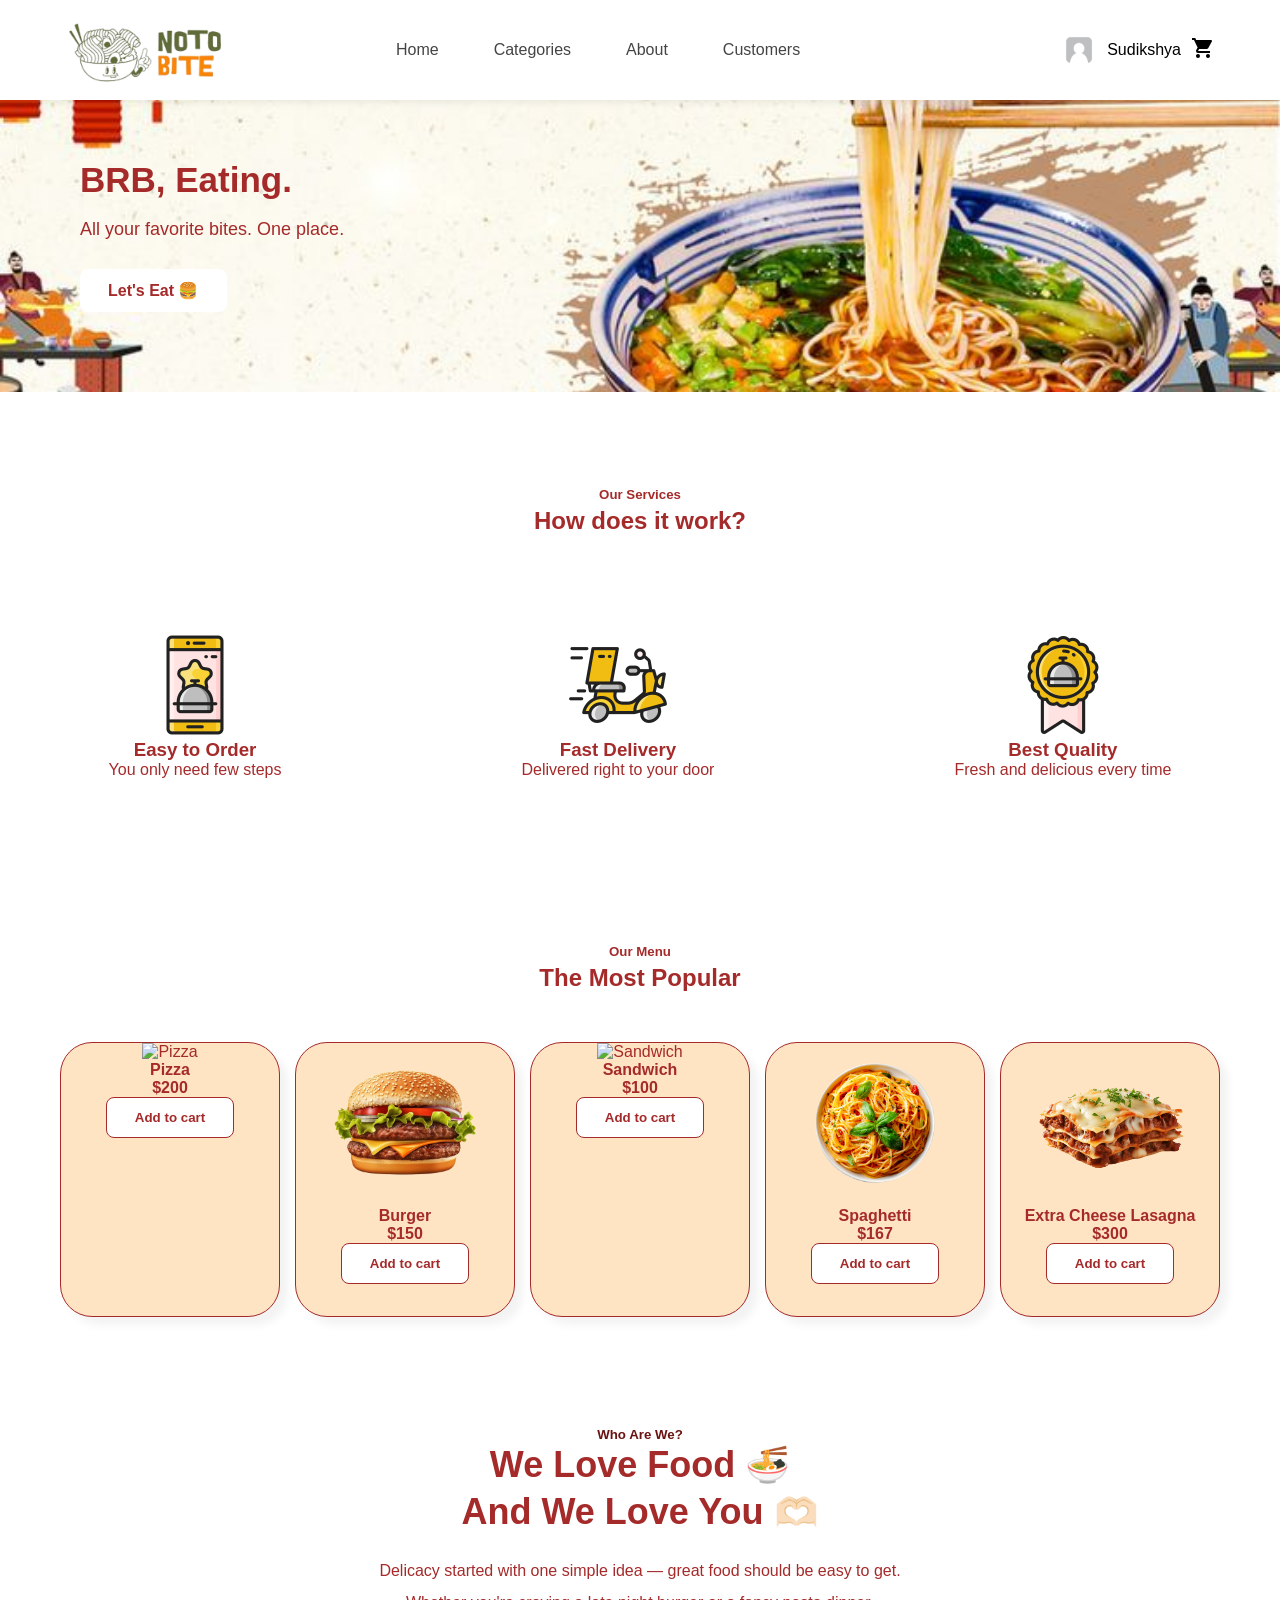
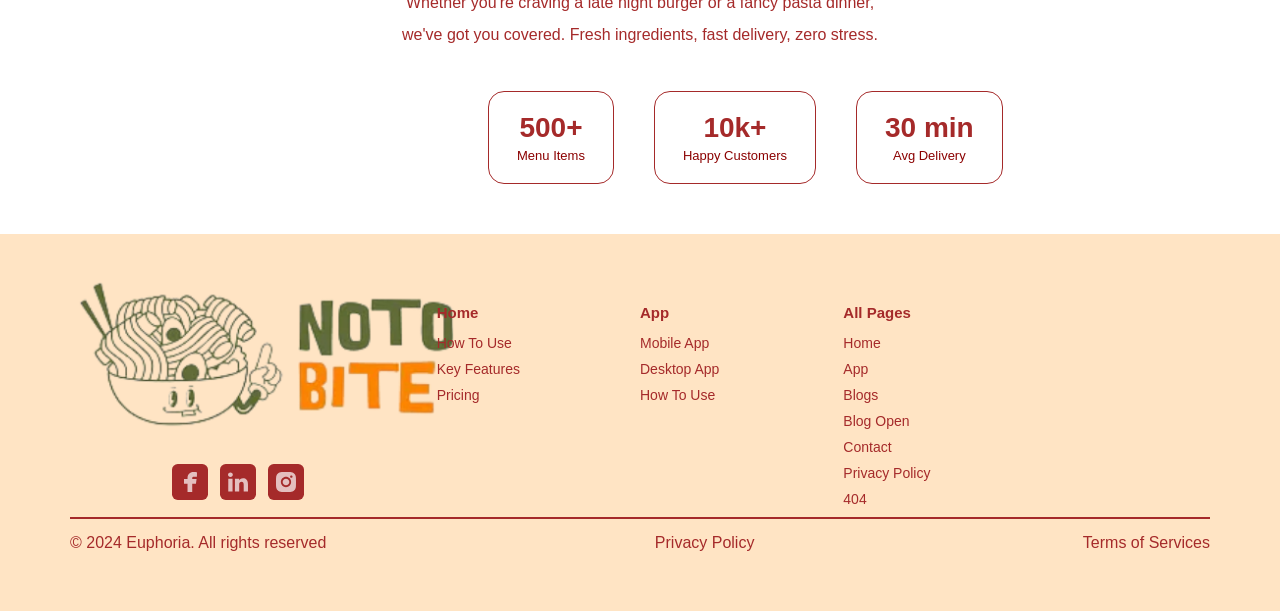
==== commit 9e70774c: "7th done" ====
--- a/index.html
+++ b/index.html
@@ -157,7 +157,7 @@
 
       <div class="about__text">
         <h5 class="about__subtitle">Who Are We?</h5>
-        <h2 class="about__title">We Love Food.<br>And We Love You.</h2>
+        <h2 class="about__title">We Love Food 🍜<br>And We Love You 🫶🏻</h2>
         <p class="about__description">
           Delicacy started with one simple idea — great food should be easy to get.<br>
           Whether you're craving a late night burger or a fancy pasta dinner, <br>we've
--- a/styles/style.css
+++ b/styles/style.css
@@ -163,7 +163,7 @@
 }
 
 
-.categories {
+/* .categories {
   text-decoration: none;
   color: #444;
   padding: 6px 15px;
@@ -215,6 +215,131 @@
   color: black;
 
   margin-bottom: 10px;
+} */
+
+
+.categories {
+  padding: 70px 0;
+}
+
+.categories__container {
+  max-width: 1200px;
+  margin: auto;
+  padding: 0 25px;
+}
+
+
+.categories__list {
+  display: flex;
+  flex-direction: row;        
+  flex-wrap: wrap;           
+  justify-content: center;
+  gap: 30px;
+  margin-top: 40px;
+  padding: 0 25px;
+}
+
+.categories__card {
+  background: bisque;
+  border: .1rem solid brown;
+  border-radius: 2rem;
+  padding: 20px;
+  width: 220px;               
+  text-align: center;
+  transition: .3s;
+  cursor: pointer;
+}
+
+.categories__card:hover {
+  transform: translateY(-5px);
+  box-shadow: 0 8px 20px rgba(0,0,0,0.12);
+}
+
+
+.categories__image {
+  width: 100%;
+  height: 130px;
+  display: flex;
+  align-items: center;
+  justify-content: center;
+  overflow: hidden;
+}
+
+.categories__image img {
+  width: 120px;
+  height: 120px;
+  object-fit: contain;
+}
+
+.categories__title {
+  margin-top: 10px;
+  color: brown;
+  font-size: 16px;
+}
+
+.categories__hint {
+  font-size: 12px;
+  color: brown;
+  margin: 6px 0 10px 0;
+  cursor: pointer;
+}
+
+.categories__subitems {
+  display: none;
+  margin-top: 10px;
+  border-top: 1px solid #e8c9a0;
+  padding-top: 10px;
+  width: 100%;
+}
+
+.categories__subitems--open {
+  display: block;
+}
+.categories__subitem {
+  display: flex;
+  align-items: center;
+  justify-content: space-between;
+  padding: 8px 4px;
+  border-bottom: 1px solid #f0e0cc;
+  gap: 6px;
+}
+
+.categories__subitem:last-child {
+  border-bottom: none;
+}
+
+.categories__subitem-name {
+  font-size: 12px;
+  color: #2c1a0e;
+  flex: 1;
+  text-align: left;
+}
+
+.categories__subitem-price {
+  font-size: 12px;
+  font-weight: 600;
+  color: brown;
+  white-space: nowrap;
+}
+
+
+
+.categories__subitem-btn {
+  background: brown;
+  color: white;
+  border: none;
+  border-radius: 6px;
+  padding: 5px 8px;
+  font-size: 11px;
+  font-weight: 600;
+  cursor: pointer;
+  transition: .2s;
+  font-family: inherit;
+  white-space: nowrap;
+}
+
+.categories__subitem-btn:hover {
+  background: #6b1212;
 }
 
 
@@ -568,7 +693,7 @@
 }
 
 .footer__socials a:hover {
-  background: #1ec98b;
+  background: black;
   color: #042117;
 }
 
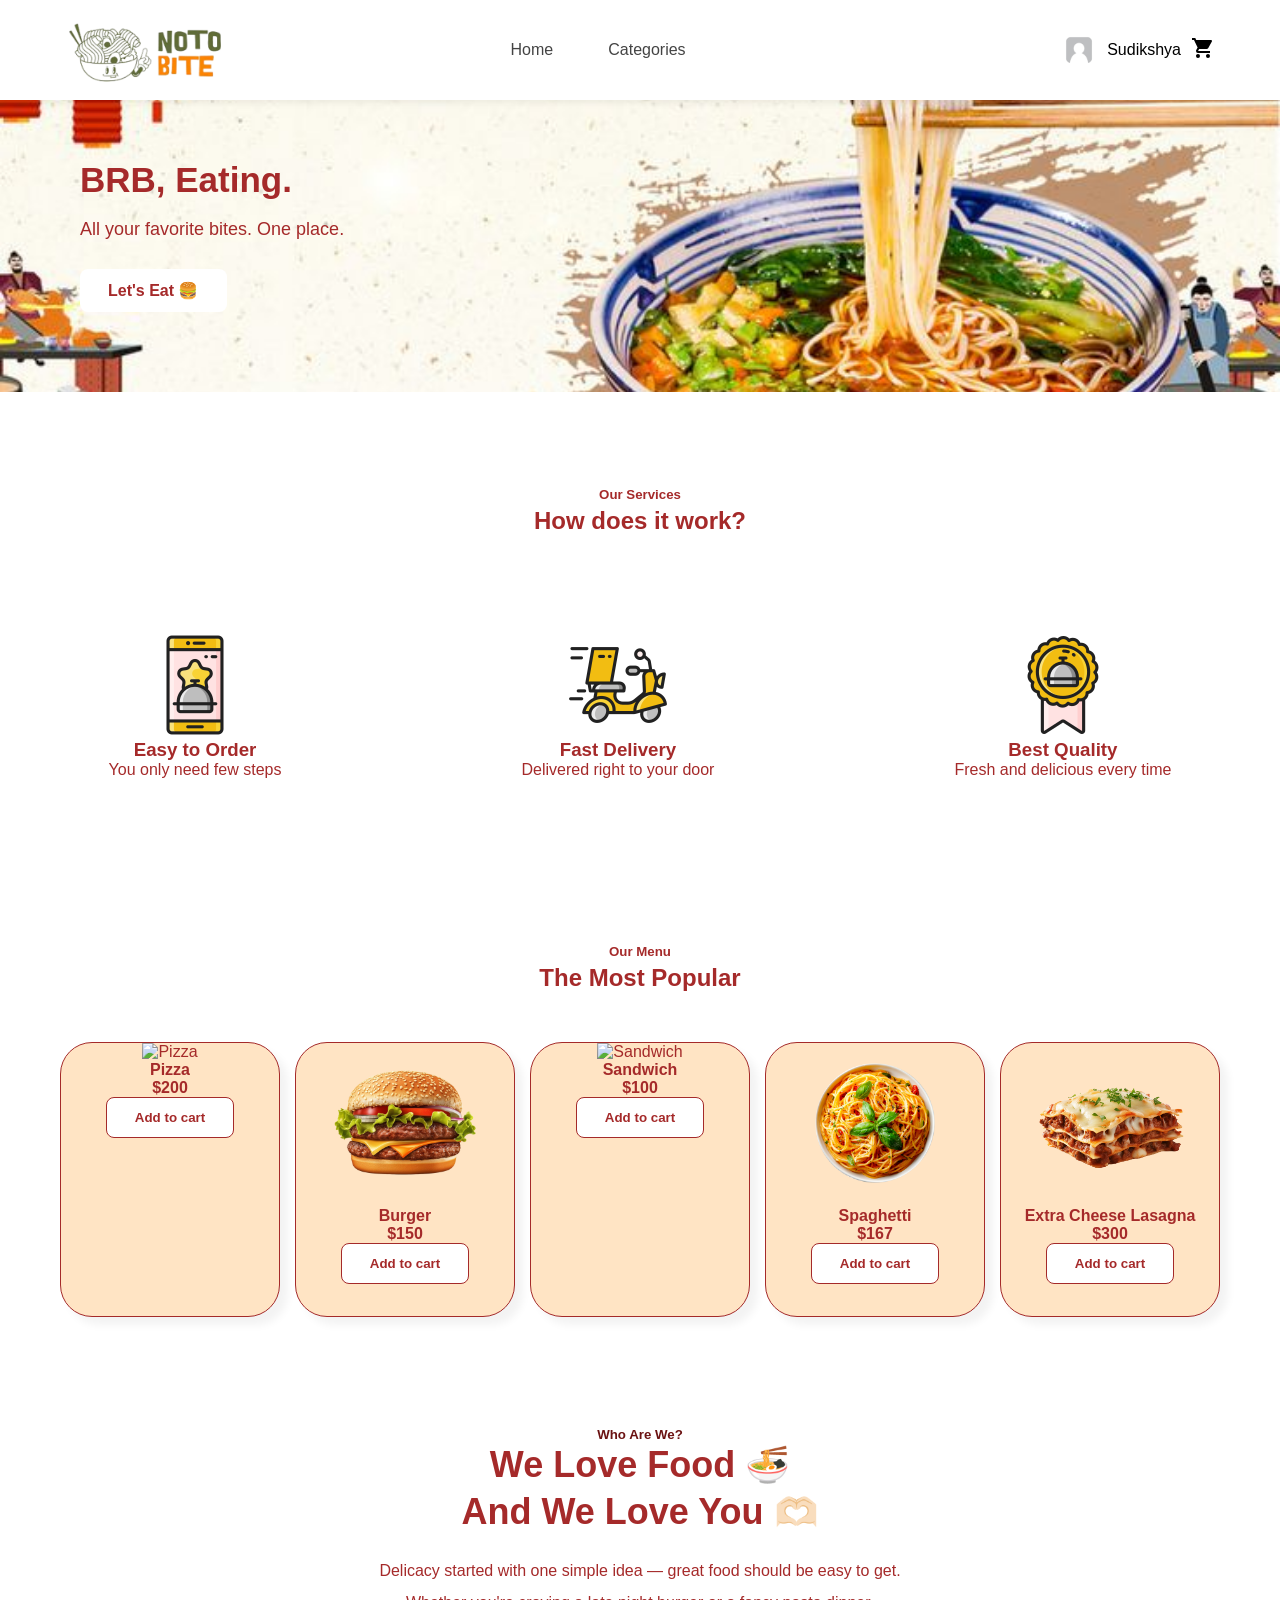
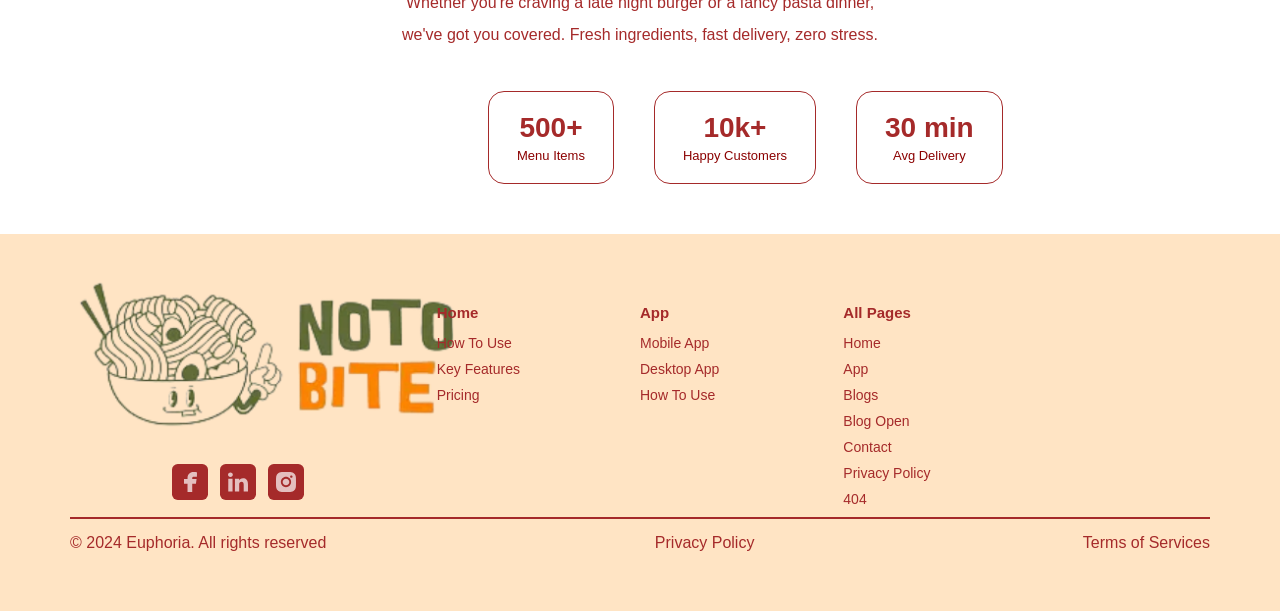
==== commit 4b6169c8: "final" ====
--- a/index.html
+++ b/index.html
@@ -17,9 +17,7 @@
       <nav class="nav__menu">
         <a class="nav__link nav__link--active" href="#">Home</a>
         <a href="categories/categories.html" class="nav__link">Categories</a>
-        <a class="nav__link" href="#about">About</a>
-
-        <a class="nav__link" href="#Customers">Customers</a>
+        
       </nav>
       <div class="nav__profile">
         <img src="image/images.png" class="nav__avatar">
@@ -87,7 +85,7 @@
       <div class="card-list text-center"></div>
 
       <div class="cart-tab">
-        <h2>Your Cart</h2>
+        <h2 >Your Cart</h2>
         <div class="cart-list"></div>
         <div class="total-container">
           <h4>Total:</h4>
--- a/styles/style.css
+++ b/styles/style.css
@@ -402,6 +402,9 @@
   transition: .3s ease;
   z-index: 1000;
 }
+.cart-tab h2{
+  text-align: center;
+}
 
 .cart-tab.active {
   right: 0;
@@ -456,6 +459,7 @@
 .btn-container {
   display: flex;
   gap: 10px;
+  justify-content: center;
 }
 
 .quantity {
